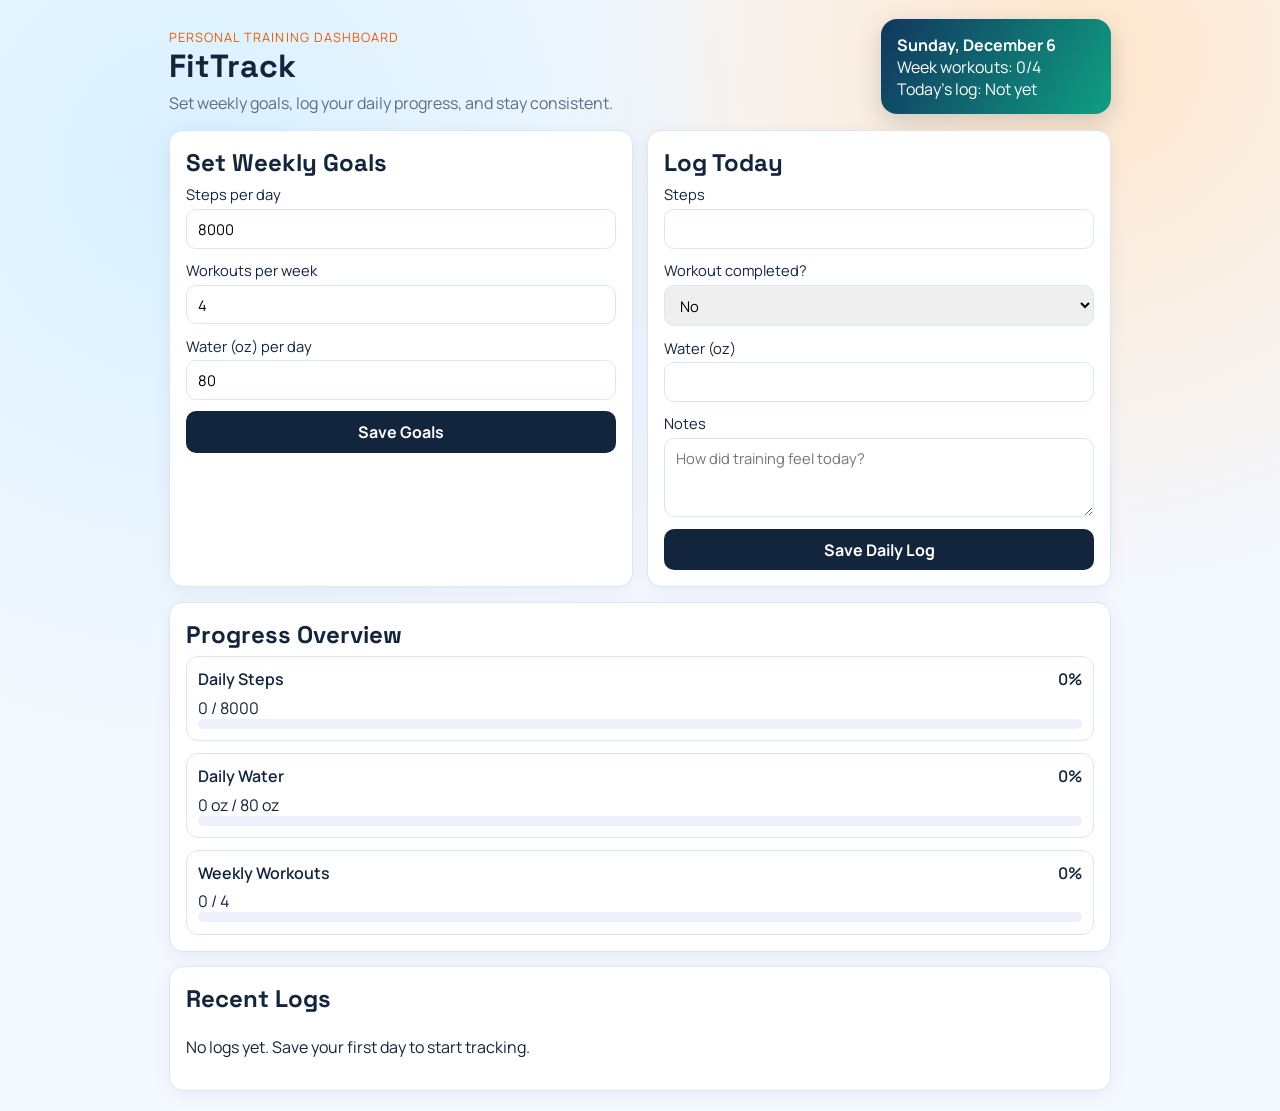
==== index.html @ 62aaa652 "Add FitTrack web app" ====
<!DOCTYPE html>
<html lang="en">
<head>
  <meta charset="UTF-8" />
  <meta name="viewport" content="width=device-width, initial-scale=1.0" />
  <title>FitTrack - Fitness Tracker & Goal Setter</title>
  <link rel="preconnect" href="https://fonts.googleapis.com" />
  <link rel="preconnect" href="https://fonts.gstatic.com" crossorigin />
  <link href="https://fonts.googleapis.com/css2?family=Space+Grotesk:wght@400;500;700&family=Manrope:wght@400;600;700&display=swap" rel="stylesheet" />
  <link rel="stylesheet" href="styles.css" />
</head>
<body>
  <div class="app-shell">
    <header class="hero">
      <div>
        <p class="eyebrow">Personal Training Dashboard</p>
        <h1>FitTrack</h1>
        <p class="subtitle">Set weekly goals, log your daily progress, and stay consistent.</p>
      </div>
      <div class="today-card" id="todayCard"></div>
    </header>

    <main class="grid">
      <section class="panel">
        <h2>Set Weekly Goals</h2>
        <form id="goalForm" class="stack">
          <label>
            Steps per day
            <input type="number" id="goalSteps" min="1000" step="500" required />
          </label>
          <label>
            Workouts per week
            <input type="number" id="goalWorkouts" min="1" max="14" required />
          </label>
          <label>
            Water (oz) per day
            <input type="number" id="goalWater" min="16" step="8" required />
          </label>
          <button type="submit">Save Goals</button>
        </form>
      </section>

      <section class="panel">
        <h2>Log Today</h2>
        <form id="logForm" class="stack">
          <label>
            Steps
            <input type="number" id="logSteps" min="0" step="100" required />
          </label>
          <label>
            Workout completed?
            <select id="logWorkout" required>
              <option value="no">No</option>
              <option value="yes">Yes</option>
            </select>
          </label>
          <label>
            Water (oz)
            <input type="number" id="logWater" min="0" step="8" required />
          </label>
          <label>
            Notes
            <textarea id="logNotes" rows="3" placeholder="How did training feel today?"></textarea>
          </label>
          <button type="submit">Save Daily Log</button>
        </form>
      </section>

      <section class="panel span-2">
        <h2>Progress Overview</h2>
        <div class="metrics" id="metrics"></div>
      </section>

      <section class="panel span-2">
        <h2>Recent Logs</h2>
        <div id="history" class="history"></div>
      </section>
    </main>
  </div>

  <script src="app.js"></script>
</body>
</html>
---- styles.css ----
:root {
  --bg: #f4f8ff;
  --panel: #ffffff;
  --ink: #12253d;
  --muted: #5d6d82;
  --accent: #0f9f82;
  --accent-2: #e85d04;
  --line: #dbe6f4;
}

* {
  box-sizing: border-box;
}

body {
  margin: 0;
  font-family: "Manrope", sans-serif;
  color: var(--ink);
  background:
    radial-gradient(circle at 15% 15%, #d8f0ff 0%, transparent 40%),
    radial-gradient(circle at 85% 5%, #ffe7cd 0%, transparent 35%),
    var(--bg);
  min-height: 100vh;
}

.app-shell {
  max-width: 980px;
  margin: 0 auto;
  padding: 1.2rem;
}

.hero {
  display: flex;
  flex-wrap: wrap;
  gap: 1rem;
  align-items: end;
  justify-content: space-between;
  margin-bottom: 1rem;
}

.eyebrow {
  font-size: 0.8rem;
  letter-spacing: 0.08em;
  text-transform: uppercase;
  color: var(--accent-2);
  margin: 0;
}

h1,
h2 {
  font-family: "Space Grotesk", sans-serif;
  margin: 0 0 0.4rem;
}

h1 {
  font-size: 2rem;
}

.subtitle {
  color: var(--muted);
  margin: 0;
}

.today-card {
  background: linear-gradient(120deg, #11365f, #0f9f82);
  color: #fff;
  border-radius: 16px;
  padding: 0.9rem 1rem;
  min-width: 230px;
  box-shadow: 0 8px 24px rgba(16, 31, 51, 0.18);
}

.grid {
  display: grid;
  grid-template-columns: repeat(auto-fit, minmax(260px, 1fr));
  gap: 0.9rem;
}

.panel {
  background: var(--panel);
  border: 1px solid var(--line);
  border-radius: 14px;
  padding: 1rem;
  box-shadow: 0 4px 18px rgba(18, 37, 61, 0.06);
}

.span-2 {
  grid-column: span 2;
}

.stack {
  display: grid;
  gap: 0.7rem;
}

label {
  font-size: 0.92rem;
  display: grid;
  gap: 0.3rem;
}

input,
select,
textarea,
button {
  font: inherit;
  border-radius: 10px;
}

input,
select,
textarea {
  border: 1px solid var(--line);
  padding: 0.55rem 0.65rem;
}

button {
  border: none;
  background: var(--ink);
  color: #fff;
  padding: 0.62rem 0.9rem;
  font-weight: 700;
  cursor: pointer;
}

button:hover {
  opacity: 0.92;
}

.metrics {
  display: grid;
  gap: 0.75rem;
}

.metric {
  border: 1px solid var(--line);
  border-radius: 12px;
  padding: 0.7rem;
}

.metric-head {
  display: flex;
  justify-content: space-between;
  font-weight: 600;
  margin-bottom: 0.4rem;
}

.bar {
  background: #edf2fa;
  border-radius: 999px;
  overflow: hidden;
  height: 10px;
}

.fill {
  height: 100%;
  background: linear-gradient(90deg, #0f9f82, #57d6b5);
}

.history {
  display: grid;
  gap: 0.6rem;
}

.log-card {
  border: 1px solid var(--line);
  border-left: 4px solid var(--accent-2);
  border-radius: 10px;
  padding: 0.6rem;
  background: #fbfdff;
}

.log-date {
  font-weight: 700;
  font-size: 0.92rem;
}

.log-notes {
  margin-top: 0.2rem;
  color: var(--muted);
  font-size: 0.9rem;
}

@media (max-width: 820px) {
  .span-2 {
    grid-column: span 1;
  }
}
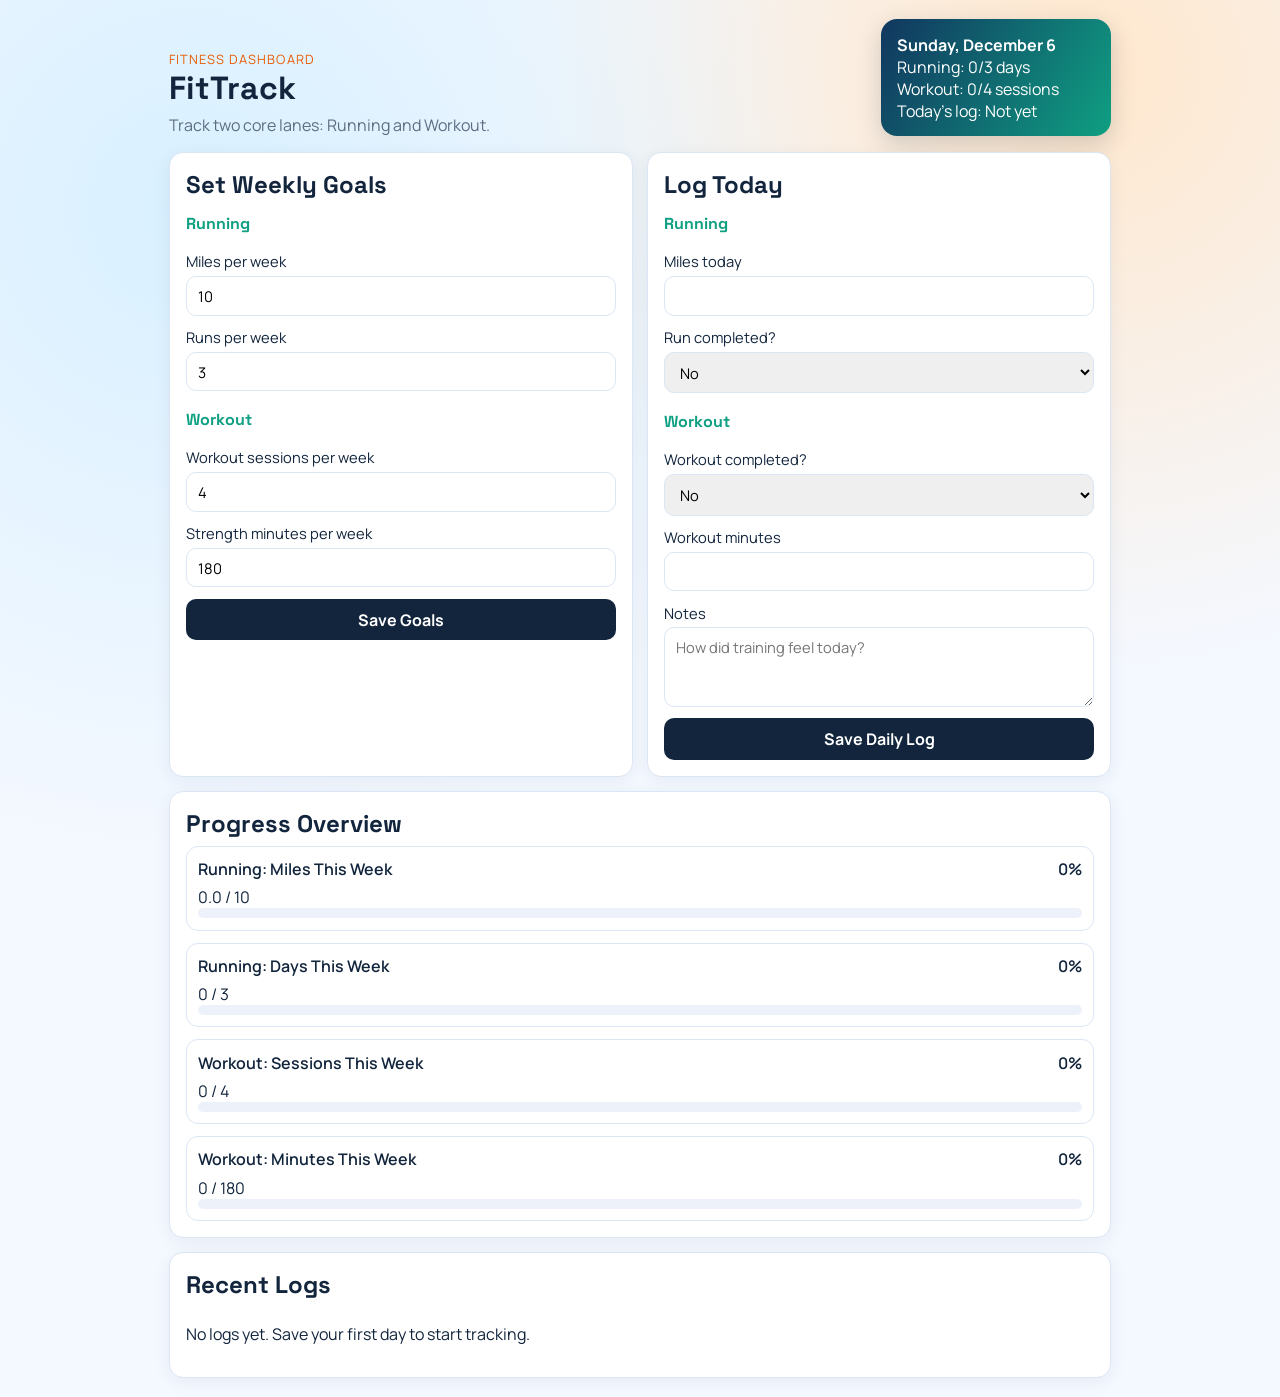
==== commit daee2dcc: "Refocus layout to running and workout tracking" ====
--- a/index.html
+++ b/index.html
@@ -3,7 +3,7 @@
 <head>
   <meta charset="UTF-8" />
   <meta name="viewport" content="width=device-width, initial-scale=1.0" />
-  <title>FitTrack - Fitness Tracker & Goal Setter</title>
+  <title>FitTrack - Running & Workout Tracker</title>
   <link rel="preconnect" href="https://fonts.googleapis.com" />
   <link rel="preconnect" href="https://fonts.gstatic.com" crossorigin />
   <link href="https://fonts.googleapis.com/css2?family=Space+Grotesk:wght@400;500;700&family=Manrope:wght@400;600;700&display=swap" rel="stylesheet" />
@@ -13,9 +13,9 @@
   <div class="app-shell">
     <header class="hero">
       <div>
-        <p class="eyebrow">Personal Training Dashboard</p>
+        <p class="eyebrow">Fitness Dashboard</p>
         <h1>FitTrack</h1>
-        <p class="subtitle">Set weekly goals, log your daily progress, and stay consistent.</p>
+        <p class="subtitle">Track two core lanes: Running and Workout.</p>
       </div>
       <div class="today-card" id="todayCard"></div>
     </header>
@@ -24,18 +24,26 @@
       <section class="panel">
         <h2>Set Weekly Goals</h2>
         <form id="goalForm" class="stack">
+          <h3>Running</h3>
           <label>
-            Steps per day
-            <input type="number" id="goalSteps" min="1000" step="500" required />
+            Miles per week
+            <input type="number" id="goalRunMiles" min="1" step="0.5" required />
           </label>
           <label>
-            Workouts per week
-            <input type="number" id="goalWorkouts" min="1" max="14" required />
+            Runs per week
+            <input type="number" id="goalRunDays" min="1" max="14" required />
+          </label>
+
+          <h3>Workout</h3>
+          <label>
+            Workout sessions per week
+            <input type="number" id="goalWorkoutSessions" min="1" max="21" required />
           </label>
           <label>
-            Water (oz) per day
-            <input type="number" id="goalWater" min="16" step="8" required />
+            Strength minutes per week
+            <input type="number" id="goalWorkoutMinutes" min="30" step="15" required />
           </label>
+
           <button type="submit">Save Goals</button>
         </form>
       </section>
@@ -43,21 +51,32 @@
       <section class="panel">
         <h2>Log Today</h2>
         <form id="logForm" class="stack">
+          <h3>Running</h3>
           <label>
-            Steps
-            <input type="number" id="logSteps" min="0" step="100" required />
+            Miles today
+            <input type="number" id="logRunMiles" min="0" step="0.1" required />
           </label>
           <label>
+            Run completed?
+            <select id="logRunDone" required>
+              <option value="no">No</option>
+              <option value="yes">Yes</option>
+            </select>
+          </label>
+
+          <h3>Workout</h3>
+          <label>
             Workout completed?
-            <select id="logWorkout" required>
+            <select id="logWorkoutDone" required>
               <option value="no">No</option>
               <option value="yes">Yes</option>
             </select>
           </label>
           <label>
-            Water (oz)
-            <input type="number" id="logWater" min="0" step="8" required />
+            Workout minutes
+            <input type="number" id="logWorkoutMinutes" min="0" step="5" required />
           </label>
+
           <label>
             Notes
             <textarea id="logNotes" rows="3" placeholder="How did training feel today?"></textarea>
--- a/styles.css
+++ b/styles.css
@@ -47,13 +47,20 @@
 }
 
 h1,
-h2 {
+h2,
+h3 {
   font-family: "Space Grotesk", sans-serif;
   margin: 0 0 0.4rem;
 }
 
 h1 {
   font-size: 2rem;
+}
+
+h3 {
+  font-size: 1rem;
+  margin-top: 0.4rem;
+  color: var(--accent);
 }
 
 .subtitle {
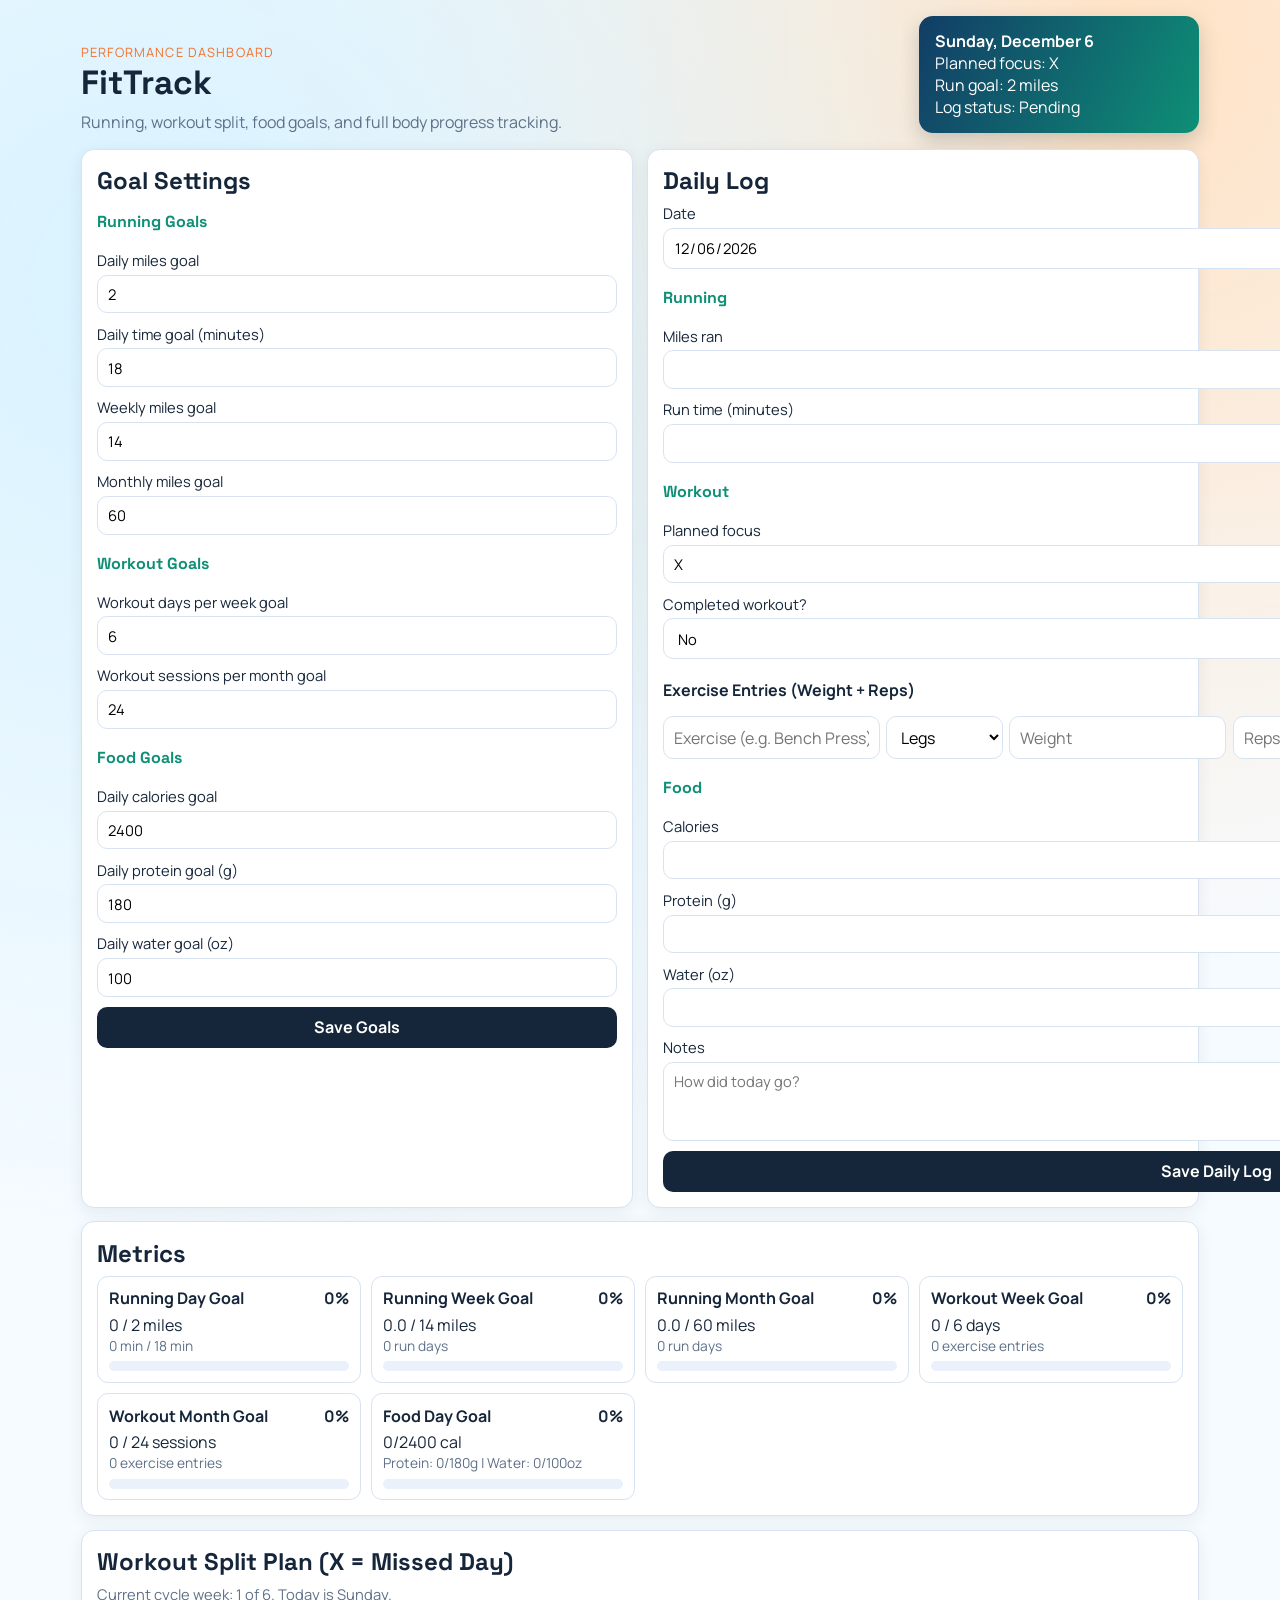
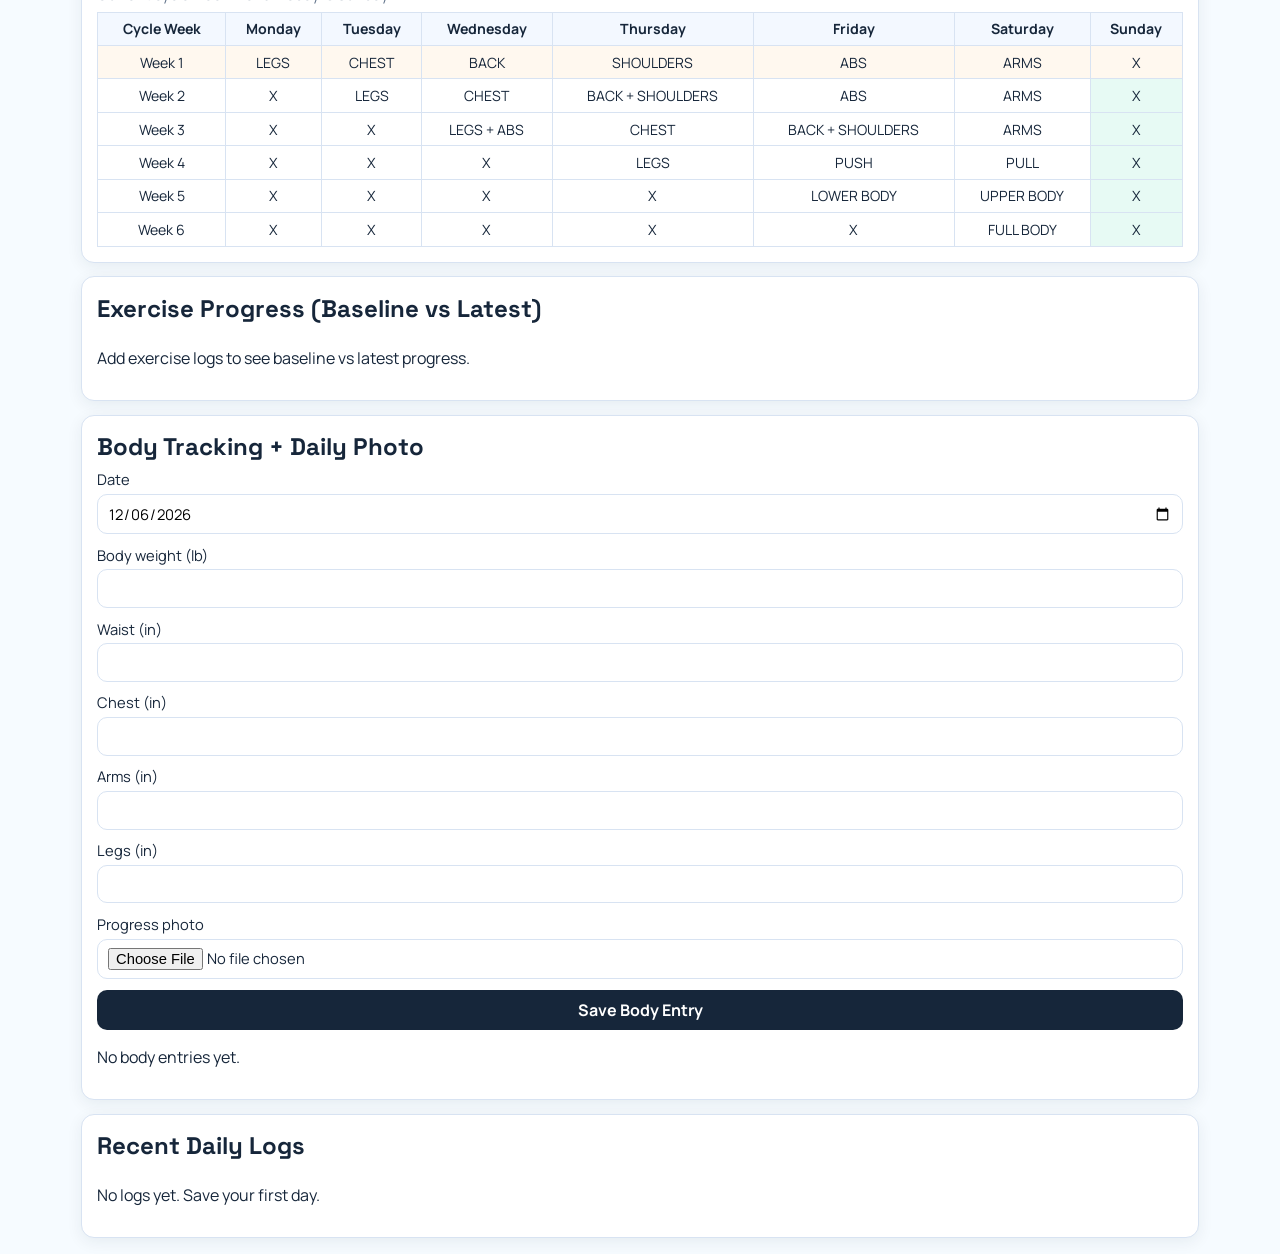
==== commit 6482fad6: "Build full training dashboard with running, split plan, food, and body tracking" ====
--- a/index.html
+++ b/index.html
@@ -3,7 +3,7 @@
 <head>
   <meta charset="UTF-8" />
   <meta name="viewport" content="width=device-width, initial-scale=1.0" />
-  <title>FitTrack - Running & Workout Tracker</title>
+  <title>FitTrack - Running, Workouts, Food, Progress</title>
   <link rel="preconnect" href="https://fonts.googleapis.com" />
   <link rel="preconnect" href="https://fonts.gstatic.com" crossorigin />
   <link href="https://fonts.googleapis.com/css2?family=Space+Grotesk:wght@400;500;700&family=Manrope:wght@400;600;700&display=swap" rel="stylesheet" />
@@ -13,35 +13,57 @@
   <div class="app-shell">
     <header class="hero">
       <div>
-        <p class="eyebrow">Fitness Dashboard</p>
+        <p class="eyebrow">Performance Dashboard</p>
         <h1>FitTrack</h1>
-        <p class="subtitle">Track two core lanes: Running and Workout.</p>
+        <p class="subtitle">Running, workout split, food goals, and full body progress tracking.</p>
       </div>
       <div class="today-card" id="todayCard"></div>
     </header>
 
     <main class="grid">
       <section class="panel">
-        <h2>Set Weekly Goals</h2>
+        <h2>Goal Settings</h2>
         <form id="goalForm" class="stack">
-          <h3>Running</h3>
-          <label>
-            Miles per week
-            <input type="number" id="goalRunMiles" min="1" step="0.5" required />
-          </label>
-          <label>
-            Runs per week
-            <input type="number" id="goalRunDays" min="1" max="14" required />
-          </label>
-
-          <h3>Workout</h3>
-          <label>
-            Workout sessions per week
-            <input type="number" id="goalWorkoutSessions" min="1" max="21" required />
-          </label>
-          <label>
-            Strength minutes per week
-            <input type="number" id="goalWorkoutMinutes" min="30" step="15" required />
+          <h3>Running Goals</h3>
+          <label>
+            Daily miles goal
+            <input type="number" id="goalRunDailyMiles" min="0.5" step="0.1" required />
+          </label>
+          <label>
+            Daily time goal (minutes)
+            <input type="number" id="goalRunDailyMinutes" min="1" step="1" required />
+          </label>
+          <label>
+            Weekly miles goal
+            <input type="number" id="goalRunWeeklyMiles" min="1" step="0.5" required />
+          </label>
+          <label>
+            Monthly miles goal
+            <input type="number" id="goalRunMonthlyMiles" min="1" step="1" required />
+          </label>
+
+          <h3>Workout Goals</h3>
+          <label>
+            Workout days per week goal
+            <input type="number" id="goalWorkoutDaysPerWeek" min="1" max="7" required />
+          </label>
+          <label>
+            Workout sessions per month goal
+            <input type="number" id="goalWorkoutSessionsPerMonth" min="4" step="1" required />
+          </label>
+
+          <h3>Food Goals</h3>
+          <label>
+            Daily calories goal
+            <input type="number" id="goalFoodCalories" min="1000" step="50" required />
+          </label>
+          <label>
+            Daily protein goal (g)
+            <input type="number" id="goalFoodProtein" min="50" step="5" required />
+          </label>
+          <label>
+            Daily water goal (oz)
+            <input type="number" id="goalFoodWater" min="16" step="8" required />
           </label>
 
           <button type="submit">Save Goals</button>
@@ -49,53 +71,144 @@
       </section>
 
       <section class="panel">
-        <h2>Log Today</h2>
-        <form id="logForm" class="stack">
+        <h2>Daily Log</h2>
+        <form id="dailyLogForm" class="stack">
+          <label>
+            Date
+            <input type="date" id="logDate" required />
+          </label>
+
           <h3>Running</h3>
           <label>
-            Miles today
+            Miles ran
             <input type="number" id="logRunMiles" min="0" step="0.1" required />
           </label>
           <label>
-            Run completed?
-            <select id="logRunDone" required>
-              <option value="no">No</option>
-              <option value="yes">Yes</option>
-            </select>
+            Run time (minutes)
+            <input type="number" id="logRunMinutes" min="0" step="1" required />
           </label>
 
           <h3>Workout</h3>
           <label>
-            Workout completed?
+            Planned focus
+            <input type="text" id="logPlannedFocus" readonly />
+          </label>
+          <label>
+            Completed workout?
             <select id="logWorkoutDone" required>
               <option value="no">No</option>
               <option value="yes">Yes</option>
             </select>
           </label>
-          <label>
-            Workout minutes
-            <input type="number" id="logWorkoutMinutes" min="0" step="5" required />
+          <div>
+            <div class="row-head">
+              <strong>Exercise Entries (Weight + Reps)</strong>
+              <button type="button" id="addExerciseBtn" class="secondary-btn">Add Exercise</button>
+            </div>
+            <div id="exerciseRows" class="exercise-rows"></div>
+          </div>
+
+          <h3>Food</h3>
+          <label>
+            Calories
+            <input type="number" id="logFoodCalories" min="0" step="1" required />
+          </label>
+          <label>
+            Protein (g)
+            <input type="number" id="logFoodProtein" min="0" step="1" required />
+          </label>
+          <label>
+            Water (oz)
+            <input type="number" id="logFoodWater" min="0" step="1" required />
           </label>
 
           <label>
             Notes
-            <textarea id="logNotes" rows="3" placeholder="How did training feel today?"></textarea>
+            <textarea id="logNotes" rows="3" placeholder="How did today go?"></textarea>
           </label>
           <button type="submit">Save Daily Log</button>
         </form>
       </section>
 
       <section class="panel span-2">
-        <h2>Progress Overview</h2>
+        <h2>Metrics</h2>
         <div class="metrics" id="metrics"></div>
       </section>
 
       <section class="panel span-2">
-        <h2>Recent Logs</h2>
+        <h2>Workout Split Plan (X = Missed Day)</h2>
+        <div id="planMeta" class="plan-meta"></div>
+        <div class="plan-wrap">
+          <table id="planTable" class="plan-table"></table>
+        </div>
+      </section>
+
+      <section class="panel span-2">
+        <h2>Exercise Progress (Baseline vs Latest)</h2>
+        <div id="exerciseProgress" class="history"></div>
+      </section>
+
+      <section class="panel span-2">
+        <h2>Body Tracking + Daily Photo</h2>
+        <form id="bodyForm" class="stack">
+          <label>
+            Date
+            <input type="date" id="bodyDate" required />
+          </label>
+          <label>
+            Body weight (lb)
+            <input type="number" id="bodyWeight" min="0" step="0.1" required />
+          </label>
+          <label>
+            Waist (in)
+            <input type="number" id="bodyWaist" min="0" step="0.1" />
+          </label>
+          <label>
+            Chest (in)
+            <input type="number" id="bodyChest" min="0" step="0.1" />
+          </label>
+          <label>
+            Arms (in)
+            <input type="number" id="bodyArms" min="0" step="0.1" />
+          </label>
+          <label>
+            Legs (in)
+            <input type="number" id="bodyLegs" min="0" step="0.1" />
+          </label>
+          <label>
+            Progress photo
+            <input type="file" id="bodyPhoto" accept="image/*" />
+          </label>
+          <button type="submit">Save Body Entry</button>
+        </form>
+        <div class="history" id="bodyHistory"></div>
+      </section>
+
+      <section class="panel span-2">
+        <h2>Recent Daily Logs</h2>
         <div id="history" class="history"></div>
       </section>
     </main>
   </div>
+
+  <template id="exerciseRowTemplate">
+    <div class="exercise-row">
+      <input type="text" class="exercise-name" placeholder="Exercise (e.g. Bench Press)" required />
+      <select class="exercise-muscle" required>
+        <option value="legs">Legs</option>
+        <option value="chest">Chest</option>
+        <option value="back">Back</option>
+        <option value="shoulders">Shoulders</option>
+        <option value="abs">Abs</option>
+        <option value="arms">Arms</option>
+        <option value="full-body">Full Body</option>
+      </select>
+      <input type="number" class="exercise-weight" min="0" step="1" placeholder="Weight" required />
+      <input type="number" class="exercise-reps" min="1" step="1" placeholder="Reps" required />
+      <input type="number" class="exercise-sets" min="1" step="1" placeholder="Sets" required />
+      <button type="button" class="danger-btn remove-exercise">Remove</button>
+    </div>
+  </template>
 
   <script src="app.js"></script>
 </body>
--- a/styles.css
+++ b/styles.css
@@ -1,11 +1,12 @@
 :root {
-  --bg: #f4f8ff;
+  --bg: #f6fbff;
   --panel: #ffffff;
-  --ink: #12253d;
-  --muted: #5d6d82;
-  --accent: #0f9f82;
-  --accent-2: #e85d04;
-  --line: #dbe6f4;
+  --ink: #16263a;
+  --muted: #5f7189;
+  --accent: #0e8f76;
+  --accent-2: #f3722c;
+  --line: #d8e3f2;
+  --warn: #b42318;
 }
 
 * {
@@ -17,78 +18,78 @@
   font-family: "Manrope", sans-serif;
   color: var(--ink);
   background:
-    radial-gradient(circle at 15% 15%, #d8f0ff 0%, transparent 40%),
-    radial-gradient(circle at 85% 5%, #ffe7cd 0%, transparent 35%),
+    radial-gradient(circle at 12% 10%, #d8f2ff 0%, transparent 35%),
+    radial-gradient(circle at 88% 2%, #ffe2c4 0%, transparent 30%),
     var(--bg);
   min-height: 100vh;
 }
 
 .app-shell {
-  max-width: 980px;
+  max-width: 1150px;
   margin: 0 auto;
-  padding: 1.2rem;
+  padding: 1rem;
 }
 
 .hero {
   display: flex;
   flex-wrap: wrap;
-  gap: 1rem;
   align-items: end;
   justify-content: space-between;
+  gap: 1rem;
   margin-bottom: 1rem;
 }
 
 .eyebrow {
+  margin: 0;
   font-size: 0.8rem;
-  letter-spacing: 0.08em;
+  letter-spacing: 0.09em;
   text-transform: uppercase;
   color: var(--accent-2);
-  margin: 0;
 }
 
 h1,
 h2,
 h3 {
   font-family: "Space Grotesk", sans-serif;
-  margin: 0 0 0.4rem;
+  margin: 0 0 0.45rem;
 }
 
 h1 {
-  font-size: 2rem;
+  font-size: 2.1rem;
 }
 
 h3 {
   font-size: 1rem;
-  margin-top: 0.4rem;
   color: var(--accent);
+  margin-top: 0.5rem;
 }
 
 .subtitle {
-  color: var(--muted);
   margin: 0;
+  color: var(--muted);
 }
 
 .today-card {
-  background: linear-gradient(120deg, #11365f, #0f9f82);
+  background: linear-gradient(115deg, #123d66, #0e8f76);
   color: #fff;
-  border-radius: 16px;
+  border-radius: 14px;
   padding: 0.9rem 1rem;
-  min-width: 230px;
-  box-shadow: 0 8px 24px rgba(16, 31, 51, 0.18);
+  min-width: 280px;
+  box-shadow: 0 8px 20px rgba(18, 38, 58, 0.2);
 }
 
 .grid {
   display: grid;
-  grid-template-columns: repeat(auto-fit, minmax(260px, 1fr));
-  gap: 0.9rem;
+  grid-template-columns: repeat(auto-fit, minmax(300px, 1fr));
+  gap: 0.85rem;
 }
 
 .panel {
   background: var(--panel);
   border: 1px solid var(--line);
-  border-radius: 14px;
-  padding: 1rem;
-  box-shadow: 0 4px 18px rgba(18, 37, 61, 0.06);
+  border-radius: 13px;
+  padding: 0.95rem;
+  box-shadow: 0 4px 16px rgba(18, 38, 58, 0.07);
 }
 
 .span-2 {
@@ -97,13 +98,13 @@
 
 .stack {
   display: grid;
-  gap: 0.7rem;
+  gap: 0.65rem;
 }
 
 label {
+  display: grid;
+  gap: 0.3rem;
   font-size: 0.92rem;
-  display: grid;
-  gap: 0.3rem;
 }
 
 input,
@@ -118,78 +119,166 @@
 select,
 textarea {
   border: 1px solid var(--line);
-  padding: 0.55rem 0.65rem;
+  padding: 0.52rem 0.62rem;
+  background: #fff;
 }
 
 button {
   border: none;
   background: var(--ink);
   color: #fff;
-  padding: 0.62rem 0.9rem;
+  padding: 0.58rem 0.82rem;
+  cursor: pointer;
   font-weight: 700;
-  cursor: pointer;
 }
 
 button:hover {
-  opacity: 0.92;
+  opacity: 0.93;
+}
+
+.secondary-btn {
+  background: #1f4f8a;
+}
+
+.danger-btn {
+  background: var(--warn);
+}
+
+.row-head {
+  display: flex;
+  justify-content: space-between;
+  align-items: center;
+  gap: 0.6rem;
+  margin-bottom: 0.4rem;
+}
+
+.exercise-rows {
+  display: grid;
+  gap: 0.45rem;
+}
+
+.exercise-row {
+  display: grid;
+  grid-template-columns: 1.2fr 0.8fr 0.6fr 0.5fr 0.5fr auto;
+  gap: 0.4rem;
 }
 
 .metrics {
   display: grid;
-  gap: 0.75rem;
+  grid-template-columns: repeat(auto-fit, minmax(220px, 1fr));
+  gap: 0.65rem;
 }
 
 .metric {
   border: 1px solid var(--line);
-  border-radius: 12px;
-  padding: 0.7rem;
+  border-radius: 11px;
+  padding: 0.65rem;
 }
 
 .metric-head {
   display: flex;
   justify-content: space-between;
-  font-weight: 600;
+  font-weight: 700;
+  margin-bottom: 0.3rem;
+}
+
+.metric-sub {
+  font-size: 0.86rem;
+  color: var(--muted);
   margin-bottom: 0.4rem;
 }
 
 .bar {
-  background: #edf2fa;
+  height: 10px;
   border-radius: 999px;
   overflow: hidden;
-  height: 10px;
+  background: #eaf1fb;
 }
 
 .fill {
   height: 100%;
-  background: linear-gradient(90deg, #0f9f82, #57d6b5);
+  background: linear-gradient(90deg, #0e8f76, #57d8b9);
+}
+
+.plan-meta {
+  color: var(--muted);
+  font-size: 0.92rem;
+  margin-bottom: 0.45rem;
+}
+
+.plan-wrap {
+  overflow-x: auto;
+}
+
+.plan-table {
+  width: 100%;
+  border-collapse: collapse;
+  min-width: 840px;
+}
+
+.plan-table th,
+.plan-table td {
+  border: 1px solid var(--line);
+  padding: 0.42rem;
+  text-align: center;
+  font-size: 0.88rem;
+}
+
+.plan-table th {
+  background: #f3f8ff;
+}
+
+.today-cell {
+  background: #e7faf4;
+}
+
+.current-week-row td {
+  background: #fff8ef;
 }
 
 .history {
   display: grid;
-  gap: 0.6rem;
+  gap: 0.55rem;
 }
 
 .log-card {
   border: 1px solid var(--line);
   border-left: 4px solid var(--accent-2);
-  border-radius: 10px;
-  padding: 0.6rem;
-  background: #fbfdff;
+  border-radius: 9px;
+  padding: 0.55rem;
+  background: #fcfeff;
 }
 
 .log-date {
   font-weight: 700;
-  font-size: 0.92rem;
-}
-
-.log-notes {
-  margin-top: 0.2rem;
-  color: var(--muted);
-  font-size: 0.9rem;
-}
-
-@media (max-width: 820px) {
+  margin-bottom: 0.18rem;
+}
+
+.small {
+  color: var(--muted);
+  font-size: 0.86rem;
+}
+
+.photo-grid {
+  display: grid;
+  grid-template-columns: repeat(auto-fit, minmax(120px, 1fr));
+  gap: 0.5rem;
+}
+
+.photo-grid img {
+  width: 100%;
+  height: 130px;
+  object-fit: cover;
+  border-radius: 10px;
+  border: 1px solid var(--line);
+}
+
+@media (max-width: 960px) {
   .span-2 {
     grid-column: span 1;
   }
-}
+
+  .exercise-row {
+    grid-template-columns: 1fr 1fr;
+  }
+}
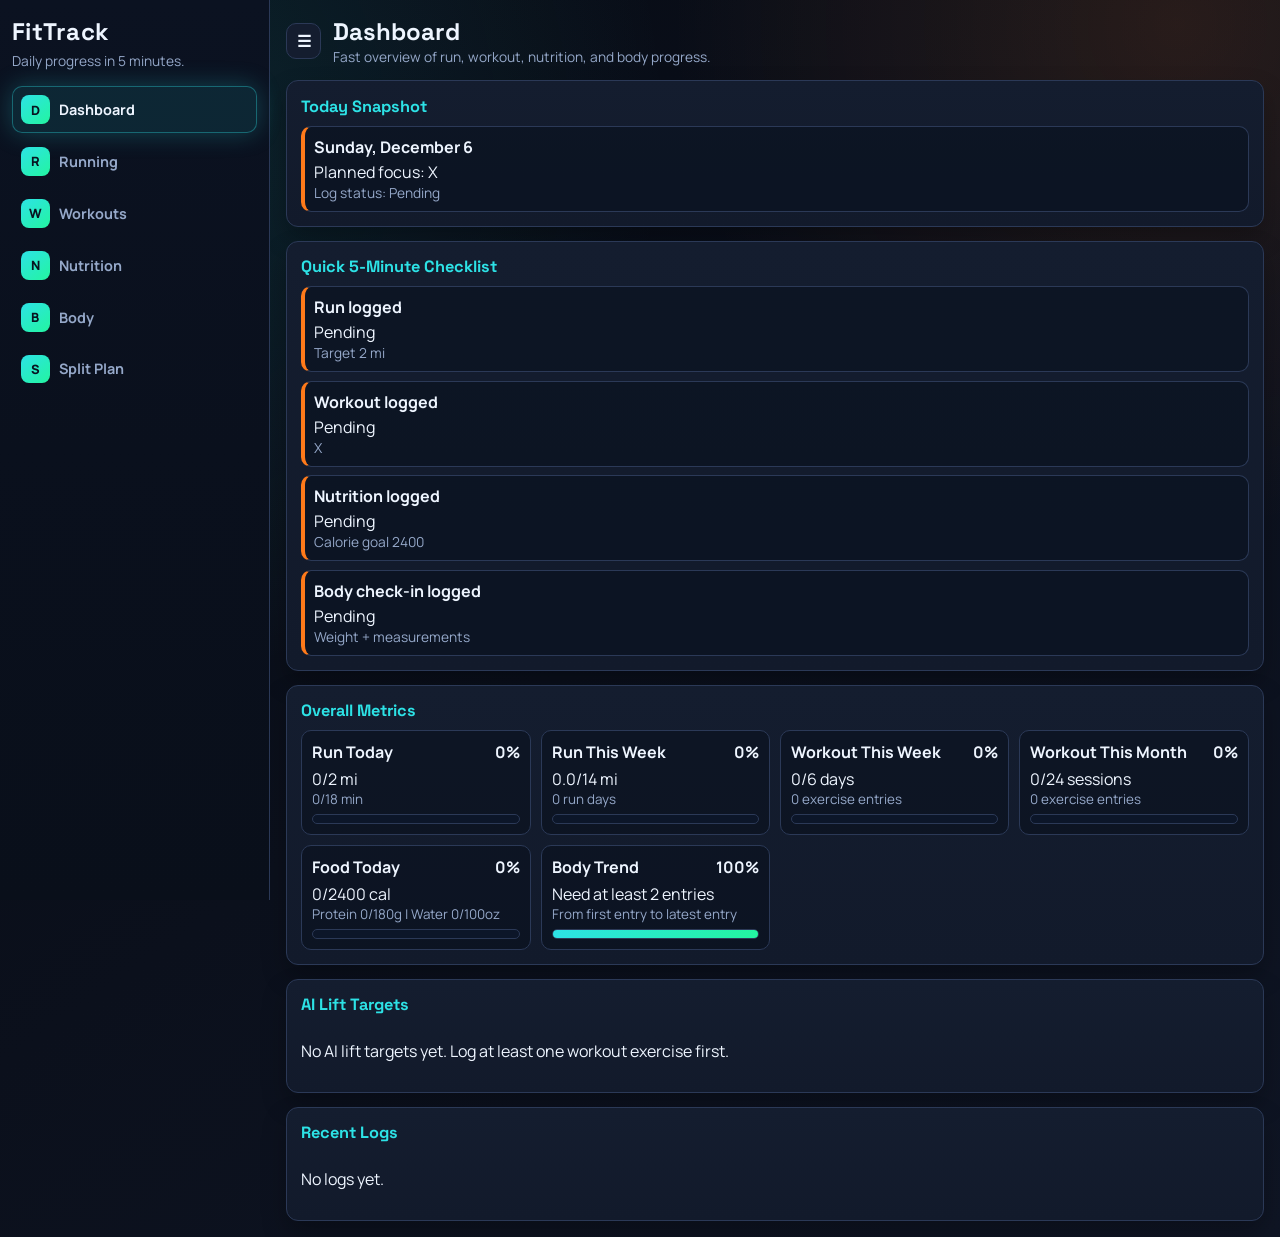
==== commit 7e199000: "Add dark sidebar UI and AI workout goal coach" ====
--- a/index.html
+++ b/index.html
@@ -3,212 +3,68 @@
 <head>
   <meta charset="UTF-8" />
   <meta name="viewport" content="width=device-width, initial-scale=1.0" />
-  <title>FitTrack - Running, Workouts, Food, Progress</title>
+  <title>FitTrack Dashboard</title>
   <link rel="preconnect" href="https://fonts.googleapis.com" />
   <link rel="preconnect" href="https://fonts.gstatic.com" crossorigin />
   <link href="https://fonts.googleapis.com/css2?family=Space+Grotesk:wght@400;500;700&family=Manrope:wght@400;600;700&display=swap" rel="stylesheet" />
   <link rel="stylesheet" href="styles.css" />
 </head>
-<body>
+<body data-page="dashboard">
   <div class="app-shell">
-    <header class="hero">
-      <div>
-        <p class="eyebrow">Performance Dashboard</p>
+    <aside class="sidebar" id="sidebar">
+      <div class="sidebar-brand">
         <h1>FitTrack</h1>
-        <p class="subtitle">Running, workout split, food goals, and full body progress tracking.</p>
+        <p>Daily progress in 5 minutes.</p>
       </div>
-      <div class="today-card" id="todayCard"></div>
-    </header>
+      <nav class="side-nav">
+        <a href="index.html" data-page="dashboard"><span class="nav-badge">D</span><span class="nav-label">Dashboard</span></a>
+        <a href="running.html" data-page="running"><span class="nav-badge">R</span><span class="nav-label">Running</span></a>
+        <a href="workouts.html" data-page="workouts"><span class="nav-badge">W</span><span class="nav-label">Workouts</span></a>
+        <a href="nutrition.html" data-page="nutrition"><span class="nav-badge">N</span><span class="nav-label">Nutrition</span></a>
+        <a href="body.html" data-page="body"><span class="nav-badge">B</span><span class="nav-label">Body</span></a>
+        <a href="plan.html" data-page="plan"><span class="nav-badge">S</span><span class="nav-label">Split Plan</span></a>
+      </nav>
+    </aside>
 
-    <main class="grid">
-      <section class="panel">
-        <h2>Goal Settings</h2>
-        <form id="goalForm" class="stack">
-          <h3>Running Goals</h3>
-          <label>
-            Daily miles goal
-            <input type="number" id="goalRunDailyMiles" min="0.5" step="0.1" required />
-          </label>
-          <label>
-            Daily time goal (minutes)
-            <input type="number" id="goalRunDailyMinutes" min="1" step="1" required />
-          </label>
-          <label>
-            Weekly miles goal
-            <input type="number" id="goalRunWeeklyMiles" min="1" step="0.5" required />
-          </label>
-          <label>
-            Monthly miles goal
-            <input type="number" id="goalRunMonthlyMiles" min="1" step="1" required />
-          </label>
+    <div class="sidebar-overlay" id="sidebarOverlay"></div>
 
-          <h3>Workout Goals</h3>
-          <label>
-            Workout days per week goal
-            <input type="number" id="goalWorkoutDaysPerWeek" min="1" max="7" required />
-          </label>
-          <label>
-            Workout sessions per month goal
-            <input type="number" id="goalWorkoutSessionsPerMonth" min="4" step="1" required />
-          </label>
+    <div class="content-shell">
+      <header class="page-header">
+        <button type="button" class="icon-btn" id="sidebarToggle">☰</button>
+        <div>
+          <h2>Dashboard</h2>
+          <p class="subtle">Fast overview of run, workout, nutrition, and body progress.</p>
+        </div>
+      </header>
 
-          <h3>Food Goals</h3>
-          <label>
-            Daily calories goal
-            <input type="number" id="goalFoodCalories" min="1000" step="50" required />
-          </label>
-          <label>
-            Daily protein goal (g)
-            <input type="number" id="goalFoodProtein" min="50" step="5" required />
-          </label>
-          <label>
-            Daily water goal (oz)
-            <input type="number" id="goalFoodWater" min="16" step="8" required />
-          </label>
+      <main class="grid">
+        <section class="panel span-2">
+          <h3>Today Snapshot</h3>
+          <div id="dashboardToday" class="list"></div>
+        </section>
 
-          <button type="submit">Save Goals</button>
-        </form>
-      </section>
+        <section class="panel span-2">
+          <h3>Quick 5-Minute Checklist</h3>
+          <div id="dashboardChecklist" class="list"></div>
+        </section>
 
-      <section class="panel">
-        <h2>Daily Log</h2>
-        <form id="dailyLogForm" class="stack">
-          <label>
-            Date
-            <input type="date" id="logDate" required />
-          </label>
+        <section class="panel span-2">
+          <h3>Overall Metrics</h3>
+          <div id="dashboardMetrics" class="metrics"></div>
+        </section>
 
-          <h3>Running</h3>
-          <label>
-            Miles ran
-            <input type="number" id="logRunMiles" min="0" step="0.1" required />
-          </label>
-          <label>
-            Run time (minutes)
-            <input type="number" id="logRunMinutes" min="0" step="1" required />
-          </label>
+        <section class="panel span-2">
+          <h3>AI Lift Targets</h3>
+          <div id="dashboardAiGoals" class="list"></div>
+        </section>
 
-          <h3>Workout</h3>
-          <label>
-            Planned focus
-            <input type="text" id="logPlannedFocus" readonly />
-          </label>
-          <label>
-            Completed workout?
-            <select id="logWorkoutDone" required>
-              <option value="no">No</option>
-              <option value="yes">Yes</option>
-            </select>
-          </label>
-          <div>
-            <div class="row-head">
-              <strong>Exercise Entries (Weight + Reps)</strong>
-              <button type="button" id="addExerciseBtn" class="secondary-btn">Add Exercise</button>
-            </div>
-            <div id="exerciseRows" class="exercise-rows"></div>
-          </div>
-
-          <h3>Food</h3>
-          <label>
-            Calories
-            <input type="number" id="logFoodCalories" min="0" step="1" required />
-          </label>
-          <label>
-            Protein (g)
-            <input type="number" id="logFoodProtein" min="0" step="1" required />
-          </label>
-          <label>
-            Water (oz)
-            <input type="number" id="logFoodWater" min="0" step="1" required />
-          </label>
-
-          <label>
-            Notes
-            <textarea id="logNotes" rows="3" placeholder="How did today go?"></textarea>
-          </label>
-          <button type="submit">Save Daily Log</button>
-        </form>
-      </section>
-
-      <section class="panel span-2">
-        <h2>Metrics</h2>
-        <div class="metrics" id="metrics"></div>
-      </section>
-
-      <section class="panel span-2">
-        <h2>Workout Split Plan (X = Missed Day)</h2>
-        <div id="planMeta" class="plan-meta"></div>
-        <div class="plan-wrap">
-          <table id="planTable" class="plan-table"></table>
-        </div>
-      </section>
-
-      <section class="panel span-2">
-        <h2>Exercise Progress (Baseline vs Latest)</h2>
-        <div id="exerciseProgress" class="history"></div>
-      </section>
-
-      <section class="panel span-2">
-        <h2>Body Tracking + Daily Photo</h2>
-        <form id="bodyForm" class="stack">
-          <label>
-            Date
-            <input type="date" id="bodyDate" required />
-          </label>
-          <label>
-            Body weight (lb)
-            <input type="number" id="bodyWeight" min="0" step="0.1" required />
-          </label>
-          <label>
-            Waist (in)
-            <input type="number" id="bodyWaist" min="0" step="0.1" />
-          </label>
-          <label>
-            Chest (in)
-            <input type="number" id="bodyChest" min="0" step="0.1" />
-          </label>
-          <label>
-            Arms (in)
-            <input type="number" id="bodyArms" min="0" step="0.1" />
-          </label>
-          <label>
-            Legs (in)
-            <input type="number" id="bodyLegs" min="0" step="0.1" />
-          </label>
-          <label>
-            Progress photo
-            <input type="file" id="bodyPhoto" accept="image/*" />
-          </label>
-          <button type="submit">Save Body Entry</button>
-        </form>
-        <div class="history" id="bodyHistory"></div>
-      </section>
-
-      <section class="panel span-2">
-        <h2>Recent Daily Logs</h2>
-        <div id="history" class="history"></div>
-      </section>
-    </main>
+        <section class="panel span-2">
+          <h3>Recent Logs</h3>
+          <div id="dashboardRecent" class="list"></div>
+        </section>
+      </main>
+    </div>
   </div>
-
-  <template id="exerciseRowTemplate">
-    <div class="exercise-row">
-      <input type="text" class="exercise-name" placeholder="Exercise (e.g. Bench Press)" required />
-      <select class="exercise-muscle" required>
-        <option value="legs">Legs</option>
-        <option value="chest">Chest</option>
-        <option value="back">Back</option>
-        <option value="shoulders">Shoulders</option>
-        <option value="abs">Abs</option>
-        <option value="arms">Arms</option>
-        <option value="full-body">Full Body</option>
-      </select>
-      <input type="number" class="exercise-weight" min="0" step="1" placeholder="Weight" required />
-      <input type="number" class="exercise-reps" min="1" step="1" placeholder="Reps" required />
-      <input type="number" class="exercise-sets" min="1" step="1" placeholder="Sets" required />
-      <button type="button" class="danger-btn remove-exercise">Remove</button>
-    </div>
-  </template>
 
   <script src="app.js"></script>
 </body>
--- a/styles.css
+++ b/styles.css
@@ -1,81 +1,141 @@
 :root {
-  --bg: #f6fbff;
-  --panel: #ffffff;
-  --ink: #16263a;
-  --muted: #5f7189;
-  --accent: #0e8f76;
-  --accent-2: #f3722c;
-  --line: #d8e3f2;
-  --warn: #b42318;
+  --bg: #070b14;
+  --bg-2: #0f1524;
+  --panel: #141d2f;
+  --panel-2: #1b2740;
+  --ink: #eef5ff;
+  --muted: #95a8c9;
+  --line: #2b3957;
+  --accent: #2de2e6;
+  --accent-2: #ff7a1a;
+  --accent-3: #23f5a0;
+  --danger: #ff4d6d;
+  --glow: 0 0 24px rgba(45, 226, 230, 0.25);
 }
 
 * {
   box-sizing: border-box;
 }
 
+html,
 body {
   margin: 0;
+  min-height: 100%;
   font-family: "Manrope", sans-serif;
   color: var(--ink);
   background:
-    radial-gradient(circle at 12% 10%, #d8f2ff 0%, transparent 35%),
-    radial-gradient(circle at 88% 2%, #ffe2c4 0%, transparent 30%),
-    var(--bg);
+    radial-gradient(circle at 8% 10%, rgba(45, 226, 230, 0.12) 0%, transparent 35%),
+    radial-gradient(circle at 92% 2%, rgba(255, 122, 26, 0.12) 0%, transparent 30%),
+    linear-gradient(145deg, var(--bg), var(--bg-2));
+}
+
+a {
+  color: inherit;
+}
+
+.app-shell {
+  display: flex;
   min-height: 100vh;
 }
 
-.app-shell {
-  max-width: 1150px;
-  margin: 0 auto;
+.sidebar {
+  width: 270px;
+  background: linear-gradient(180deg, #0b1221, #0a101d 50%, #090f1a);
+  border-right: 1px solid var(--line);
+  padding: 1rem 0.75rem;
+  position: sticky;
+  top: 0;
+  height: 100vh;
+  z-index: 40;
+  transition: width 0.25s ease;
+}
+
+.sidebar-brand h1 {
+  margin: 0;
+  font-family: "Space Grotesk", sans-serif;
+  letter-spacing: 0.02em;
+}
+
+.sidebar-brand p {
+  margin: 0.28rem 0 1rem;
+  color: var(--muted);
+  font-size: 0.86rem;
+}
+
+.side-nav {
+  display: grid;
+  gap: 0.36rem;
+}
+
+.side-nav a {
+  display: flex;
+  align-items: center;
+  gap: 0.55rem;
+  text-decoration: none;
+  border: 1px solid transparent;
+  border-radius: 10px;
+  padding: 0.48rem 0.5rem;
+  color: var(--muted);
+  transition: all 0.2s ease;
+}
+
+.side-nav a:hover {
+  border-color: var(--line);
+  color: var(--ink);
+}
+
+.side-nav a.active {
+  border-color: rgba(45, 226, 230, 0.35);
+  color: var(--ink);
+  background: rgba(45, 226, 230, 0.1);
+  box-shadow: var(--glow);
+}
+
+.nav-badge {
+  width: 1.8rem;
+  height: 1.8rem;
+  border-radius: 8px;
+  display: grid;
+  place-items: center;
+  font-size: 0.8rem;
+  font-weight: 800;
+  color: #081320;
+  background: linear-gradient(140deg, var(--accent), var(--accent-3));
+}
+
+.nav-label {
+  font-weight: 700;
+  font-size: 0.9rem;
+}
+
+.content-shell {
+  flex: 1;
   padding: 1rem;
-}
-
-.hero {
+  max-width: 1320px;
+}
+
+.page-header {
   display: flex;
-  flex-wrap: wrap;
-  align-items: end;
-  justify-content: space-between;
-  gap: 1rem;
-  margin-bottom: 1rem;
-}
-
-.eyebrow {
+  align-items: center;
+  gap: 0.75rem;
+  margin-bottom: 0.9rem;
+}
+
+.page-header h2 {
   margin: 0;
-  font-size: 0.8rem;
-  letter-spacing: 0.09em;
-  text-transform: uppercase;
-  color: var(--accent-2);
-}
-
-h1,
-h2,
-h3 {
   font-family: "Space Grotesk", sans-serif;
-  margin: 0 0 0.45rem;
-}
-
-h1 {
-  font-size: 2.1rem;
-}
-
-h3 {
+}
+
+.icon-btn {
+  border: 1px solid var(--line);
+  background: var(--panel);
+  color: var(--ink);
+  border-radius: 10px;
+  width: 2.2rem;
+  height: 2.2rem;
+  cursor: pointer;
   font-size: 1rem;
-  color: var(--accent);
-  margin-top: 0.5rem;
-}
-
-.subtitle {
-  margin: 0;
-  color: var(--muted);
-}
-
-.today-card {
-  background: linear-gradient(115deg, #123d66, #0e8f76);
-  color: #fff;
-  border-radius: 14px;
-  padding: 0.9rem 1rem;
-  min-width: 280px;
-  box-shadow: 0 8px 20px rgba(18, 38, 58, 0.2);
+  padding: 0;
 }
 
 .grid {
@@ -85,11 +145,18 @@
 }
 
 .panel {
-  background: var(--panel);
-  border: 1px solid var(--line);
-  border-radius: 13px;
-  padding: 0.95rem;
-  box-shadow: 0 4px 16px rgba(18, 38, 58, 0.07);
+  background: linear-gradient(180deg, var(--panel), #121a2b);
+  border: 1px solid var(--line);
+  border-radius: 12px;
+  padding: 0.9rem;
+  box-shadow: 0 12px 24px rgba(0, 0, 0, 0.25);
+}
+
+.panel h3 {
+  margin: 0 0 0.55rem;
+  font-family: "Space Grotesk", sans-serif;
+  font-size: 1.02rem;
+  color: var(--accent);
 }
 
 .span-2 {
@@ -98,13 +165,14 @@
 
 .stack {
   display: grid;
-  gap: 0.65rem;
+  gap: 0.62rem;
 }
 
 label {
   display: grid;
   gap: 0.3rem;
-  font-size: 0.92rem;
+  font-size: 0.9rem;
+  color: var(--muted);
 }
 
 input,
@@ -119,60 +187,43 @@
 select,
 textarea {
   border: 1px solid var(--line);
-  padding: 0.52rem 0.62rem;
-  background: #fff;
+  padding: 0.54rem 0.64rem;
+  color: var(--ink);
+  background: #10192b;
+}
+
+input[readonly] {
+  opacity: 0.85;
 }
 
 button {
   border: none;
-  background: var(--ink);
+  padding: 0.58rem 0.84rem;
+  background: linear-gradient(140deg, #1f3a63, #325f9b);
   color: #fff;
-  padding: 0.58rem 0.82rem;
+  font-weight: 700;
   cursor: pointer;
-  font-weight: 700;
-}
-
-button:hover {
-  opacity: 0.93;
-}
-
-.secondary-btn {
-  background: #1f4f8a;
-}
-
-.danger-btn {
-  background: var(--warn);
-}
-
-.row-head {
-  display: flex;
-  justify-content: space-between;
-  align-items: center;
-  gap: 0.6rem;
-  margin-bottom: 0.4rem;
-}
-
-.exercise-rows {
-  display: grid;
-  gap: 0.45rem;
-}
-
-.exercise-row {
-  display: grid;
-  grid-template-columns: 1.2fr 0.8fr 0.6fr 0.5fr 0.5fr auto;
-  gap: 0.4rem;
+}
+
+button.secondary {
+  background: linear-gradient(140deg, #0d8b73, #23b98b);
+}
+
+button.danger {
+  background: linear-gradient(140deg, #8e2439, var(--danger));
 }
 
 .metrics {
   display: grid;
   grid-template-columns: repeat(auto-fit, minmax(220px, 1fr));
-  gap: 0.65rem;
+  gap: 0.62rem;
 }
 
 .metric {
   border: 1px solid var(--line);
-  border-radius: 11px;
-  padding: 0.65rem;
+  border-radius: 10px;
+  padding: 0.62rem;
+  background: rgba(9, 16, 28, 0.55);
 }
 
 .metric-head {
@@ -183,80 +234,106 @@
 }
 
 .metric-sub {
-  font-size: 0.86rem;
+  font-size: 0.84rem;
   color: var(--muted);
-  margin-bottom: 0.4rem;
+  margin-bottom: 0.38rem;
 }
 
 .bar {
   height: 10px;
+  background: #0c1629;
   border-radius: 999px;
   overflow: hidden;
-  background: #eaf1fb;
+  border: 1px solid var(--line);
 }
 
 .fill {
   height: 100%;
-  background: linear-gradient(90deg, #0e8f76, #57d8b9);
-}
-
-.plan-meta {
+  background: linear-gradient(90deg, var(--accent), var(--accent-3));
+}
+
+.list {
+  display: grid;
+  gap: 0.54rem;
+}
+
+.card {
+  border: 1px solid var(--line);
+  border-left: 4px solid var(--accent-2);
+  border-radius: 10px;
+  padding: 0.56rem;
+  background: rgba(10, 18, 33, 0.72);
+}
+
+.card-title {
+  font-weight: 700;
+  margin-bottom: 0.2rem;
+}
+
+.subtle {
+  margin: 0;
   color: var(--muted);
-  font-size: 0.92rem;
-  margin-bottom: 0.45rem;
-}
-
-.plan-wrap {
+  font-size: 0.86rem;
+}
+
+.row-head {
+  display: flex;
+  justify-content: space-between;
+  align-items: center;
+  gap: 0.5rem;
+  margin-bottom: 0.44rem;
+}
+
+.exercise-rows {
+  display: grid;
+  gap: 0.45rem;
+}
+
+.exercise-row {
+  display: grid;
+  grid-template-columns: 1.2fr 0.8fr 0.6fr 0.5fr 0.5fr auto;
+  gap: 0.35rem;
+}
+
+.ai-goal-grid {
+  display: grid;
+  grid-template-columns: repeat(auto-fit, minmax(170px, 1fr));
+  gap: 0.5rem;
+  margin-top: 0.5rem;
+}
+
+.ai-goal-grid label {
+  font-size: 0.82rem;
+}
+
+.table-wrap {
   overflow-x: auto;
 }
 
-.plan-table {
+table {
+  border-collapse: collapse;
   width: 100%;
-  border-collapse: collapse;
   min-width: 840px;
 }
 
-.plan-table th,
-.plan-table td {
+th,
+td {
   border: 1px solid var(--line);
   padding: 0.42rem;
   text-align: center;
   font-size: 0.88rem;
 }
 
-.plan-table th {
-  background: #f3f8ff;
+th {
+  background: #121d31;
 }
 
 .today-cell {
-  background: #e7faf4;
-}
-
-.current-week-row td {
-  background: #fff8ef;
-}
-
-.history {
-  display: grid;
-  gap: 0.55rem;
-}
-
-.log-card {
-  border: 1px solid var(--line);
-  border-left: 4px solid var(--accent-2);
-  border-radius: 9px;
-  padding: 0.55rem;
-  background: #fcfeff;
-}
-
-.log-date {
-  font-weight: 700;
-  margin-bottom: 0.18rem;
-}
-
-.small {
-  color: var(--muted);
-  font-size: 0.86rem;
+  background: rgba(45, 226, 230, 0.12);
+}
+
+.current-row td {
+  background: rgba(255, 122, 26, 0.1);
 }
 
 .photo-grid {
@@ -273,7 +350,57 @@
   border: 1px solid var(--line);
 }
 
-@media (max-width: 960px) {
+.sidebar-overlay {
+  display: none;
+}
+
+body.sidebar-collapsed .sidebar {
+  width: 84px;
+}
+
+body.sidebar-collapsed .sidebar-brand p,
+body.sidebar-collapsed .nav-label {
+  display: none;
+}
+
+body.sidebar-collapsed .side-nav a {
+  justify-content: center;
+}
+
+@media (max-width: 1024px) {
+  .sidebar {
+    position: fixed;
+    transform: translateX(-110%);
+    width: 260px;
+  }
+
+  body.sidebar-open .sidebar {
+    transform: translateX(0);
+  }
+
+  .sidebar-overlay {
+    display: block;
+    position: fixed;
+    inset: 0;
+    background: rgba(3, 6, 12, 0.6);
+    opacity: 0;
+    pointer-events: none;
+    transition: opacity 0.2s ease;
+    z-index: 20;
+  }
+
+  body.sidebar-open .sidebar-overlay {
+    opacity: 1;
+    pointer-events: auto;
+  }
+
+  .content-shell {
+    width: 100%;
+    padding: 0.85rem;
+  }
+}
+
+@media (max-width: 900px) {
   .span-2 {
     grid-column: span 1;
   }
